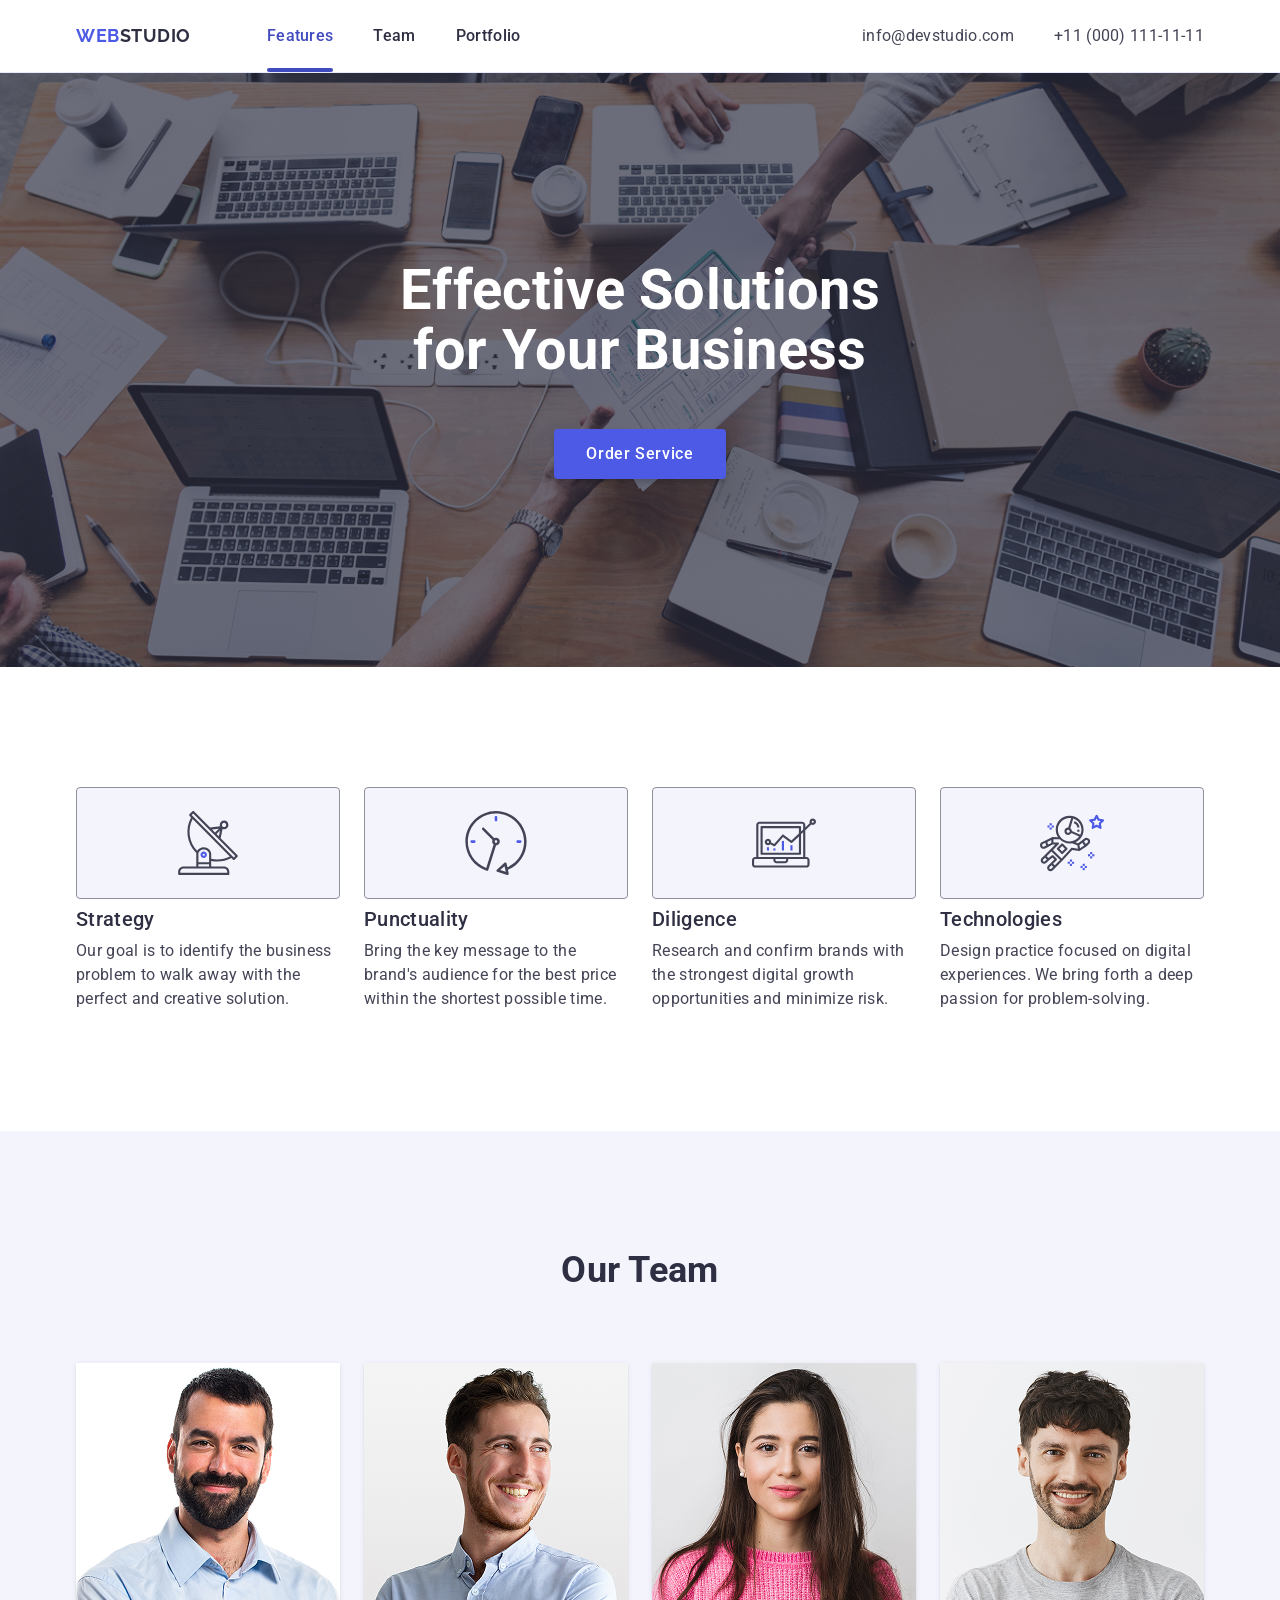
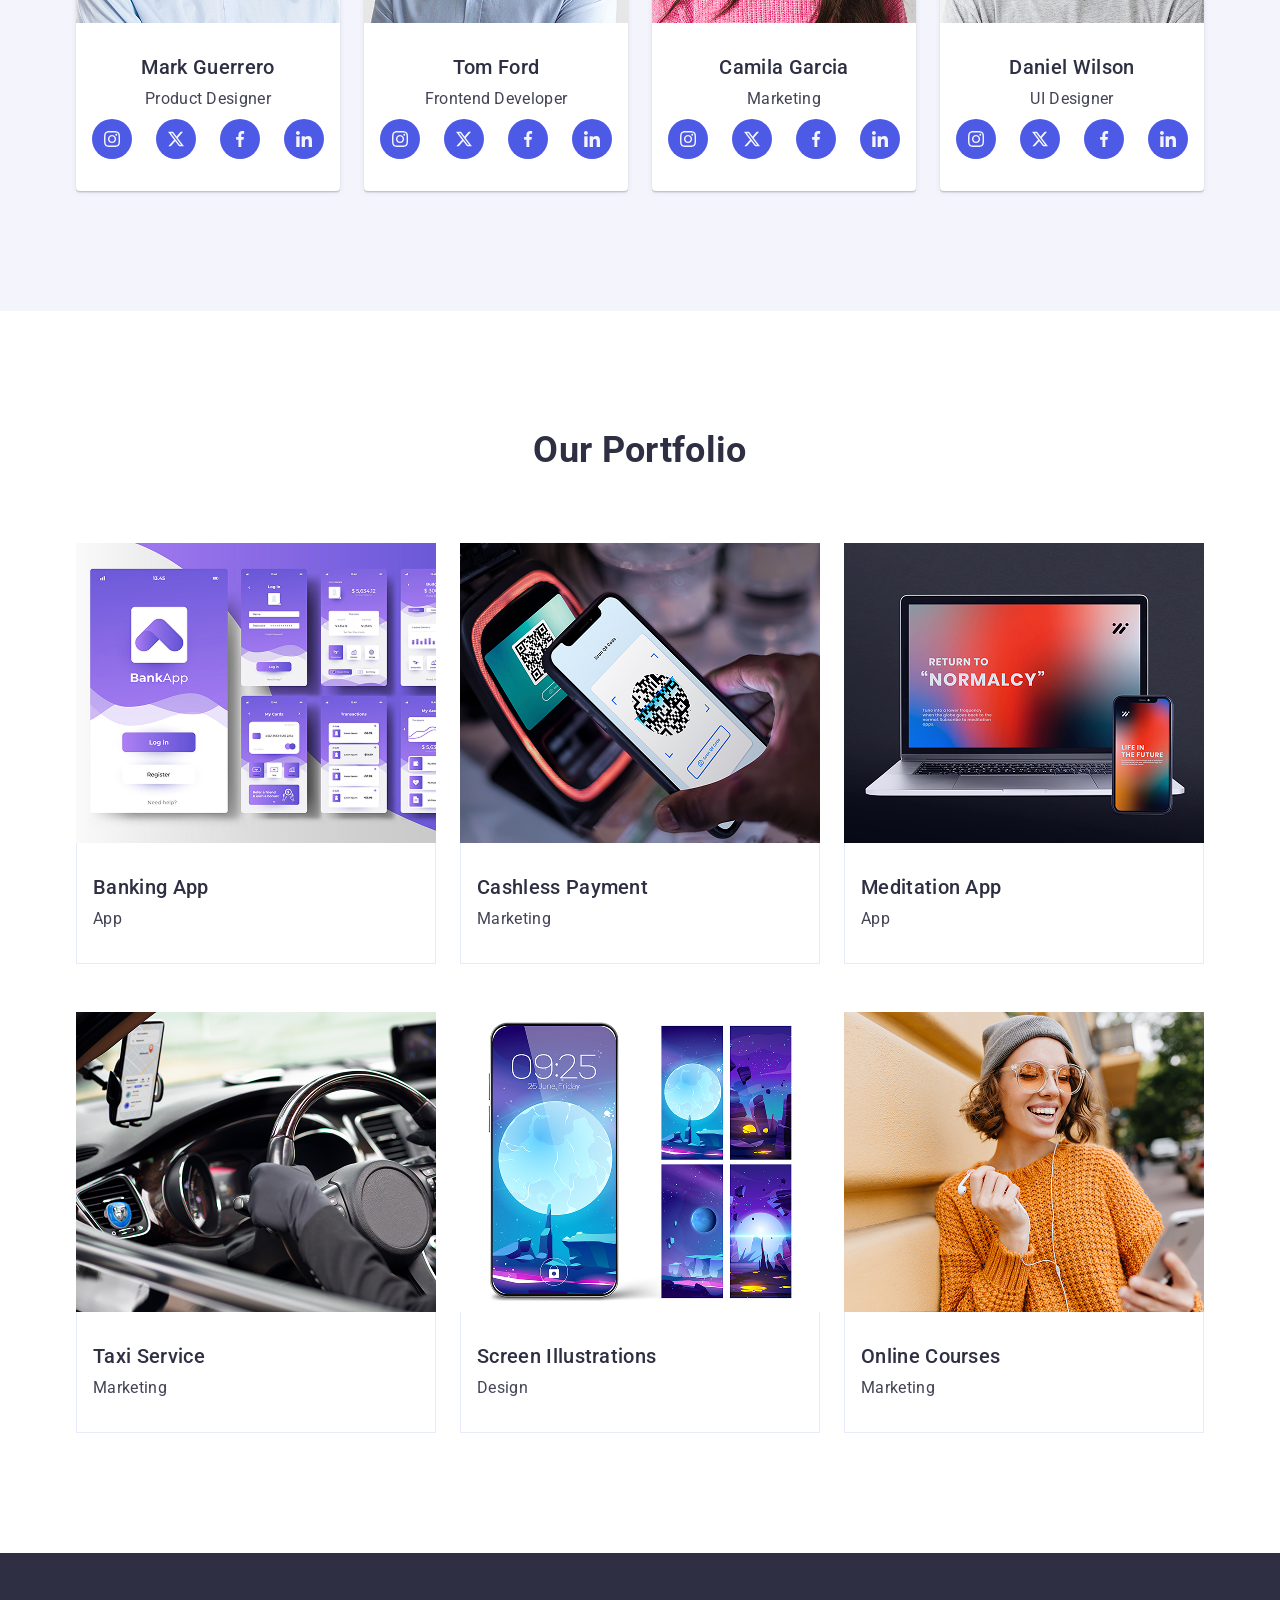
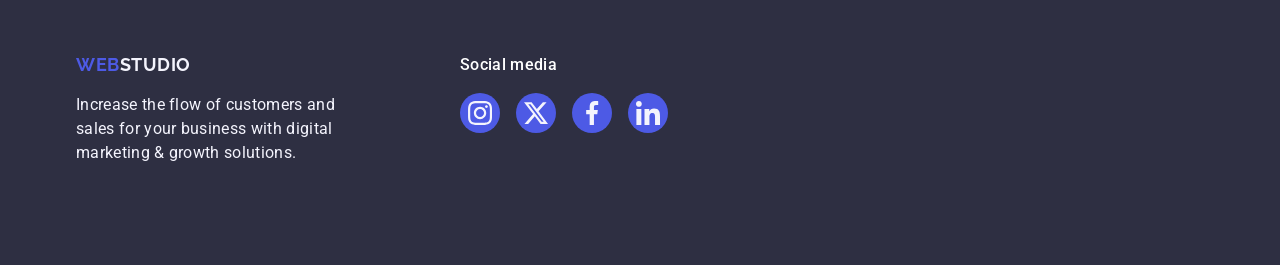
==== index.html @ 37ff4904 "Initial commit" ====
<!doctype html>
<html lang="en">
  <head>
    <meta charset="UTF-8" />
    <meta name="viewport" content="width=device-width, initial-scale=1.0" />
    <title>WebStudio</title>

    <link rel="preconnect" href="https://fonts.googleapis.com" />
    <link rel="preconnect" href="https://fonts.gstatic.com" crossorigin />
    <link
      href="https://fonts.googleapis.com/css2?family=Raleway:ital,wght@0,100..900;1,100..900&family=Roboto:ital,wdth,wght@0,75..100,100..900;1,75..100,100..900&display=swap"
      rel="stylesheet"
    />

    <link
      rel="stylesheet"
      href="https://cdnjs.cloudflare.com/ajax/libs/modern-normalize/3.0.1/modern-normalize.min.css"
      integrity="sha512-q6WgHqiHlKyOqslT/lgBgodhd03Wp4BEqKeW6nNtlOY4quzyG3VoQKFrieaCeSnuVseNKRGpGeDU3qPmabCANg=="
      crossorigin="anonymous"
      referrerpolicy="no-referrer"
    />

    <link rel="stylesheet" href="./css/main.css" />
  </head>
  <body>
    <header class="header" id="header">
      <div class="container">
        <a class="header-logo logo" href="./index.html"
          ><span class="accent-logo">Web</span>Studio</a
        >

        <nav class="menu">
          <ul class="menu-list">
            <li class="menu-item">
              <a class="menu-link current" href="#features">Features</a>
            </li>
            <li class="menu-item">
              <a class="menu-link" href="#team">Team</a>
            </li>
            <li class="menu-item">
              <a class="menu-link" href="#portfolio">Portfolio</a>
            </li>
          </ul>
        </nav>

        <address class="address">
          <ul class="address-list">
            <li class="address-item">
              <a class="address-link" href="mailto:info@devstudio.com"
                >info@devstudio.com</a
              >
            </li>
            <li class="address-item">
              <a class="address-link" href="tel:+110001111111"
                >+11 (000) 111-11-11</a
              >
            </li>
          </ul>
        </address>
      </div>
    </header>

    <main>
      <!-- Hero -->
      <section class="hero" id="hero">
        <div class="container">
          <h1 class="hero-title">Effective Solutions for Your Business</h1>
          <button class="hero-button" type="button">Order Service</button>
        </div>
      </section>

      <!-- Our features -->
      <section class="section features" id="features">
        <div class="container">
          <h2 class="section-title features-title sr-only">Our features</h2>
          <ul class="features-list">
            <li class="features-item">
              <div class="features-wrapper">
                <svg class="features-icon" width="64" height="64">
                  <use href="./images/icons.svg#antena"></use>
                </svg>
              </div>
              <h3 class="features-category">Strategy</h3>
              <p class="features-desc">
                Our goal is to identify the business problem to walk away with
                the perfect and creative solution.
              </p>
            </li>
            <li class="features-item">
              <div class="features-wrapper">
                <svg class="features-icon" width="64" height="64">
                  <use href="./images/icons.svg#clock"></use>
                </svg>
              </div>
              <h3 class="features-category">Punctuality</h3>
              <p class="features-desc">
                Bring the key message to the brand's audience for the best price
                within the shortest possible time.
              </p>
            </li>
            <li class="features-item">
              <div class="features-wrapper">
                <svg class="features-icon" width="64" height="64">
                  <use href="./images/icons.svg#diagram"></use>
                </svg>
              </div>
              <h3 class="features-category">Diligence</h3>
              <p class="features-desc">
                Research and confirm brands with the strongest digital growth
                opportunities and minimize risk.
              </p>
            </li>
            <li class="features-item">
              <div class="features-wrapper">
                <svg class="features-icon" width="64" height="64">
                  <use href="./images/icons.svg#astronaut"></use>
                </svg>
              </div>
              <h3 class="features-category">Technologies</h3>
              <p class="features-desc">
                Design practice focused on digital experiences. We bring forth a
                deep passion for problem-solving.
              </p>
            </li>
          </ul>
        </div>
      </section>

      <!-- Our Team -->
      <section class="section team" id="team">
        <div class="container">
          <h2 class="section-title team-title">Our Team</h2>
          <ul class="team-list">
            <li class="team-item">
              <img
                class="team-img"
                src="./images/team-1.jpg"
                alt="Mark Guerrero"
                width="264"
              />
              <div class="team-content">
                <h3 class="team-name">Mark Guerrero</h3>
                <p class="team-position">Product Designer</p>
                <ul class="social-icons team-social">
                  <li class="team-social-item">
                    <a class="social-link team-social-link" href="#">
                      <svg
                        class="social-icon team-social-icon"
                        width="16"
                        height="16"
                      >
                        <use href="./images/icons.svg#instagram"></use>
                      </svg>
                    </a>
                  </li>

                  <li class="team-social-item">
                    <a class="social-link team-social-link" href="#">
                      <svg
                        class="social-icon team-social-icon"
                        width="16"
                        height="16"
                      >
                        <use href="./images/icons.svg#twitter"></use>
                      </svg>
                    </a>
                  </li>

                  <li class="team-social-item">
                    <a class="social-link team-social-link" href="#">
                      <svg
                        class="social-icon team-social-icon"
                        width="16"
                        height="16"
                      >
                        <use href="./images/icons.svg#facebook"></use>
                      </svg>
                    </a>
                  </li>

                  <li class="team-social-item">
                    <a class="social-link team-social-link" href="#">
                      <svg
                        class="social-icon team-social-icon"
                        width="16"
                        height="16"
                      >
                        <use href="./images/icons.svg#linkedin"></use>
                      </svg>
                    </a>
                  </li>
                </ul>
              </div>
            </li>
            <li class="team-item">
              <img
                class="team-img"
                src="./images/team-2.jpg"
                alt="Tom Ford"
                width="264"
              />
              <div class="team-content">
                <h3 class="team-name">Tom Ford</h3>
                <p class="team-position">Frontend Developer</p>
                <ul class="social-icons team-social">
                  <li class="team-social-item">
                    <a class="social-link team-social-link" href="#">
                      <svg
                        class="social-icon team-social-icon"
                        width="16"
                        height="16"
                      >
                        <use href="./images/icons.svg#instagram"></use>
                      </svg>
                    </a>
                  </li>

                  <li class="team-social-item">
                    <a class="social-link team-social-link" href="#">
                      <svg
                        class="social-icon team-social-icon"
                        width="16"
                        height="16"
                      >
                        <use href="./images/icons.svg#twitter"></use>
                      </svg>
                    </a>
                  </li>

                  <li class="team-social-item">
                    <a class="social-link team-social-link" href="#">
                      <svg
                        class="social-icon team-social-icon"
                        width="16"
                        height="16"
                      >
                        <use href="./images/icons.svg#facebook"></use>
                      </svg>
                    </a>
                  </li>

                  <li class="team-social-item">
                    <a class="social-link team-social-link" href="#">
                      <svg
                        class="social-icon team-social-icon"
                        width="16"
                        height="16"
                      >
                        <use href="./images/icons.svg#linkedin"></use>
                      </svg>
                    </a>
                  </li>
                </ul>
              </div>
            </li>
            <li class="team-item">
              <img
                class="team-img"
                src="./images/team-3.jpg"
                alt="Camila Garcia"
                width="264"
              />
              <div class="team-content">
                <h3 class="team-name">Camila Garcia</h3>
                <p class="team-position">Marketing</p>
                <ul class="social-icons team-social">
                  <li class="team-social-item">
                    <a class="social-link team-social-link" href="#">
                      <svg
                        class="social-icon team-social-icon"
                        width="16"
                        height="16"
                      >
                        <use href="./images/icons.svg#instagram"></use>
                      </svg>
                    </a>
                  </li>

                  <li class="team-social-item">
                    <a class="social-link team-social-link" href="#">
                      <svg
                        class="social-icon team-social-icon"
                        width="16"
                        height="16"
                      >
                        <use href="./images/icons.svg#twitter"></use>
                      </svg>
                    </a>
                  </li>

                  <li class="team-social-item">
                    <a class="social-link team-social-link" href="#">
                      <svg
                        class="social-icon team-social-icon"
                        width="16"
                        height="16"
                      >
                        <use href="./images/icons.svg#facebook"></use>
                      </svg>
                    </a>
                  </li>

                  <li class="team-social-item">
                    <a class="social-link team-social-link" href="#">
                      <svg
                        class="social-icon team-social-icon"
                        width="16"
                        height="16"
                      >
                        <use href="./images/icons.svg#linkedin"></use>
                      </svg>
                    </a>
                  </li>
                </ul>
              </div>
            </li>
            <li class="team-item">
              <img
                class="team-img"
                src="./images/team-4.jpg"
                alt="Daniel Wilson"
                width="264"
              />
              <div class="team-content">
                <h3 class="team-name">Daniel Wilson</h3>
                <p class="team-position">UI Designer</p>
                <ul class="social-icons team-social">
                  <li class="team-social-item">
                    <a class="social-link team-social-link" href="#">
                      <svg
                        class="social-icon team-social-icon"
                        width="16"
                        height="16"
                      >
                        <use href="./images/icons.svg#instagram"></use>
                      </svg>
                    </a>
                  </li>

                  <li class="team-social-item">
                    <a class="social-link team-social-link" href="#">
                      <svg
                        class="social-icon team-social-icon"
                        width="16"
                        height="16"
                      >
                        <use href="./images/icons.svg#twitter"></use>
                      </svg>
                    </a>
                  </li>

                  <li class="team-social-item">
                    <a class="social-link team-social-link" href="#">
                      <svg
                        class="social-icon team-social-icon"
                        width="16"
                        height="16"
                      >
                        <use href="./images/icons.svg#facebook"></use>
                      </svg>
                    </a>
                  </li>

                  <li class="team-social-item">
                    <a class="social-link team-social-link" href="#">
                      <svg
                        class="social-icon team-social-icon"
                        width="16"
                        height="16"
                      >
                        <use href="./images/icons.svg#linkedin"></use>
                      </svg>
                    </a>
                  </li>
                </ul>
              </div>
            </li>
          </ul>
        </div>
      </section>

      <!-- Our Portfolio -->
      <section class="section portfolio" id="portfolio">
        <div class="container">
          <h2 class="section-title portfolio-title">Our Portfolio</h2>

          <ul class="portfolio-list">
            <li class="portfolio-item">
              <div class="portfolio-card">
                <div class="overlay">
                  <p class="overlay-text">
                    14 Stylish and User-Friendly App Design Concepts · Task
                    Manager App · Calorie Tracker App · Exotic Fruit Ecommerce
                    App · Cloud Storage App
                  </p>
                </div>
                <img
                  class="portfolio-img"
                  src="./images/portfolio-1.jpg"
                  alt="Design of banking applications"
                  width="360"
                  height="300"
                />
              </div>
              <div class="portfolio-content">
                <h3 class="portfolio-examples">Banking App</h3>
                <p class="portfolio-text">App</p>
              </div>
            </li>

            <li class="portfolio-item">
              <div class="portfolio-card">
                <div class="overlay">
                  <p class="overlay-text">
                    14 Stylish and User-Friendly App Design Concepts · Task
                    Manager App · Calorie Tracker App · Exotic Fruit Ecommerce
                    App · Cloud Storage App
                  </p>
                </div>
                <img
                  class="portfolio-img"
                  src="./images/portfolio-2.jpg"
                  alt="Scanning the QR-code from the terminal with your phone"
                  width="360"
                  height="300"
                />
              </div>
              <div class="portfolio-content">
                <h3 class="portfolio-examples">Cashless Payment</h3>
                <p class="portfolio-text">Marketing</p>
              </div>
            </li>

            <li class="portfolio-item">
              <div class="portfolio-card">
                <div class="overlay">
                  <p class="overlay-text">
                    14 Stylish and User-Friendly App Design Concepts · Task
                    Manager App · Calorie Tracker App · Exotic Fruit Ecommerce
                    App · Cloud Storage App
                  </p>
                </div>
                <img
                  class="portfolio-img"
                  src="./images/portfolio-3.jpg"
                  alt="The launch screen of the meditation app on a laptop and a smartphone"
                  width="360"
                  height="300"
                />
              </div>
              <div class="portfolio-content">
                <h3 class="portfolio-examples">Meditation App</h3>
                <p class="portfolio-text">App</p>
              </div>
            </li>

            <li class="portfolio-item">
              <div class="portfolio-card">
                <div class="overlay">
                  <p class="overlay-text">
                    14 Stylish and User-Friendly App Design Concepts · Task
                    Manager App · Calorie Tracker App · Exotic Fruit Ecommerce
                    App · Cloud Storage App
                  </p>
                </div>
                <img
                  class="portfolio-img"
                  src="./images/portfolio-4.jpg"
                  alt="a car interior with a taxi driver app enabled"
                  width="360"
                  height="300"
                />
              </div>
              <div class="portfolio-content">
                <h3 class="portfolio-examples">Taxi Service</h3>
                <p class="portfolio-text">Marketing</p>
              </div>
            </li>

            <li class="portfolio-item">
              <div class="portfolio-card">
                <div class="overlay">
                  <p class="overlay-text">
                    14 Stylish and User-Friendly App Design Concepts · Task
                    Manager App · Calorie Tracker App · Exotic Fruit Ecommerce
                    App · Cloud Storage App
                  </p>
                </div>
                <img
                  class="portfolio-img"
                  src="./images/portfolio-5.jpg"
                  alt="Illustrations of the application on a smartphone screen"
                  width="360"
                  height="300"
                />
              </div>
              <div class="portfolio-content">
                <h3 class="portfolio-examples">Screen Illustrations</h3>
                <p class="portfolio-text">Design</p>
              </div>
            </li>

            <li class="portfolio-item">
              <div class="portfolio-card">
                <div class="overlay">
                  <p class="overlay-text">
                    14 Stylish and User-Friendly App Design Concepts · Task
                    Manager App · Calorie Tracker App · Exotic Fruit Ecommerce
                    App · Cloud Storage App
                  </p>
                </div>
                <img
                  class="portfolio-img"
                  src="./images/portfolio-6.jpg"
                  alt="A girl with headphones and a smartphone listens to a lesson"
                  width="360"
                  height="300"
                />
              </div>
              <div class="portfolio-content">
                <h3 class="portfolio-examples">Online Courses</h3>
                <p class="portfolio-text">Marketing</p>
              </div>
            </li>
          </ul>
        </div>
      </section>
    </main>

    <footer class="footer" id="footer">
      <div class="container footer-container">
        <div class="container-logo">
          <a class="footer-logo logo" href="./index.html">
            <span class="accent-logo">Web</span>Studio
          </a>
          <p class="footer-desc">
            Increase the flow of customers and sales for your business with
            digital marketing & growth solutions.
          </p>
        </div>
        <div class="container-social">
          <p class="social-tittle">Social media</p>
          <ul class="social-icons footer-social">
            <li class="footer-social-item">
              <a class="social-link footer-social-link" href="#">
                <svg
                  class="social-icon footer-social-icon"
                  width="24"
                  height="24"
                >
                  <use href="./images/icons.svg#instagram"></use>
                </svg>
              </a>
            </li>

            <li class="footer-social-item">
              <a class="social-link footer-social-link" href="#">
                <svg
                  class="social-icon footer-social-icon"
                  width="24"
                  height="24"
                >
                  <use href="./images/icons.svg#twitter"></use>
                </svg>
              </a>
            </li>

            <li class="footer-social-item">
              <a class="social-link footer-social-link" href="#">
                <svg
                  class="social-icon footer-social-icon"
                  width="24"
                  height="24"
                >
                  <use href="./images/icons.svg#facebook"></use>
                </svg>
              </a>
            </li>

            <li class="footer-social-item">
              <a class="social-link footer-social-link" href="#">
                <svg
                  class="social-icon footer-social-icon"
                  width="24"
                  height="24"
                >
                  <use href="./images/icons.svg#linkedin"></use>
                </svg>
              </a>
            </li>
          </ul>
        </div>
      </div>
    </footer>
  </body>
</html>
---- css/main.css ----
@import url(./common.css);

@import url(./header.css);
@import url(./hero.css);
@import url(./features.css);
@import url(./team.css);
@import url(./portfolio.css);
@import url(./footer.css);
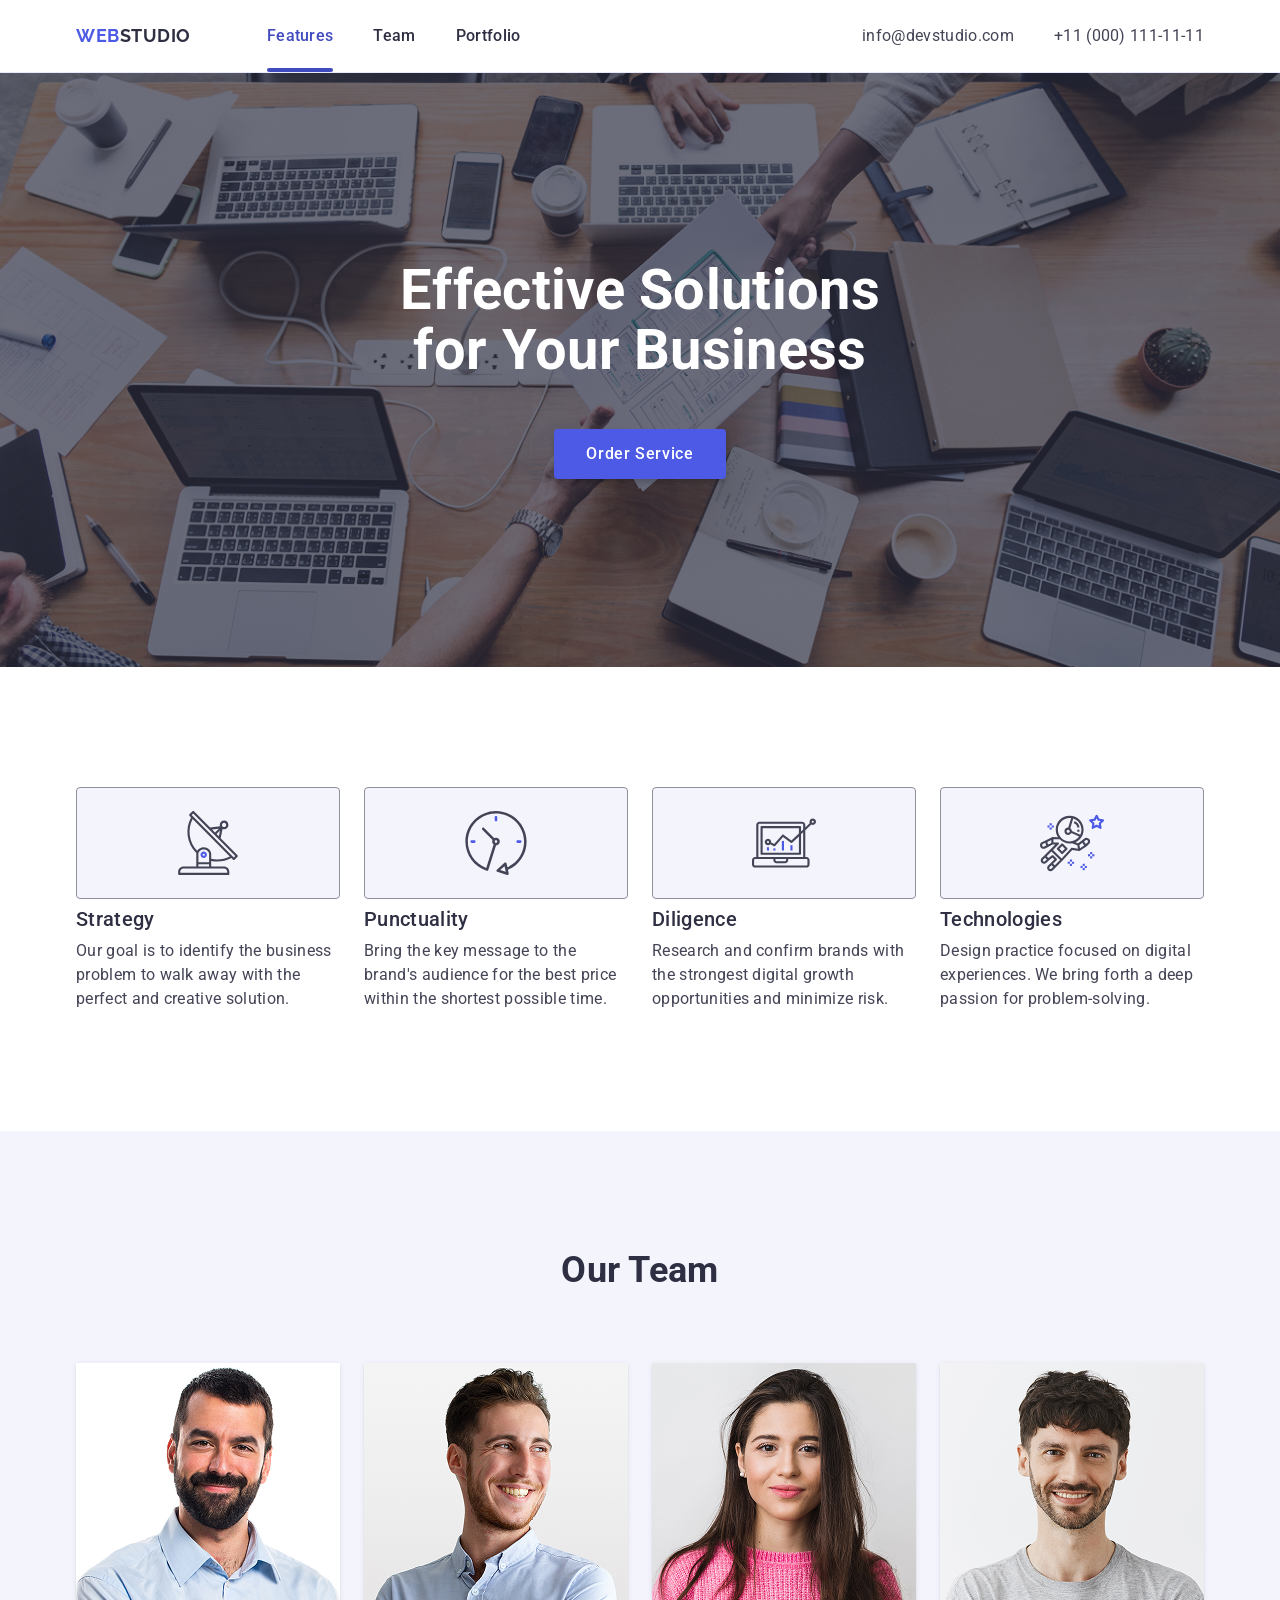
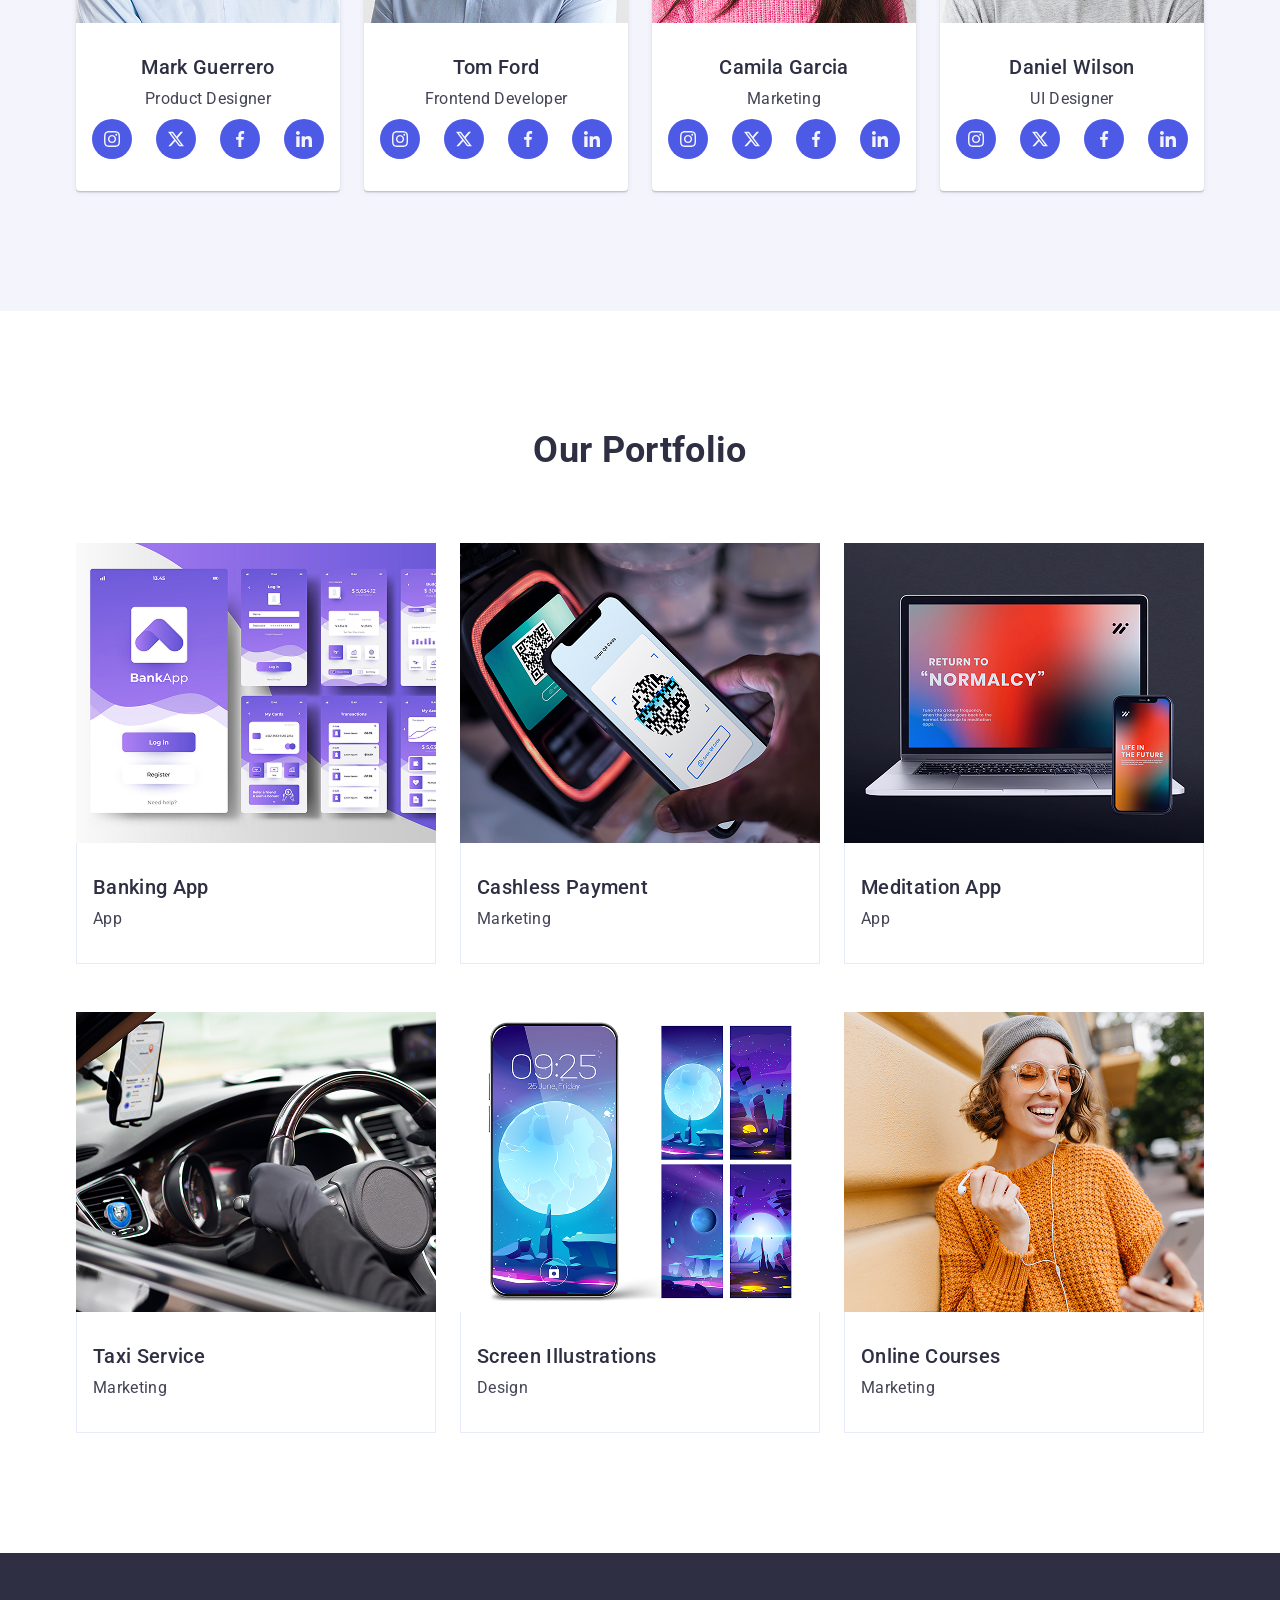
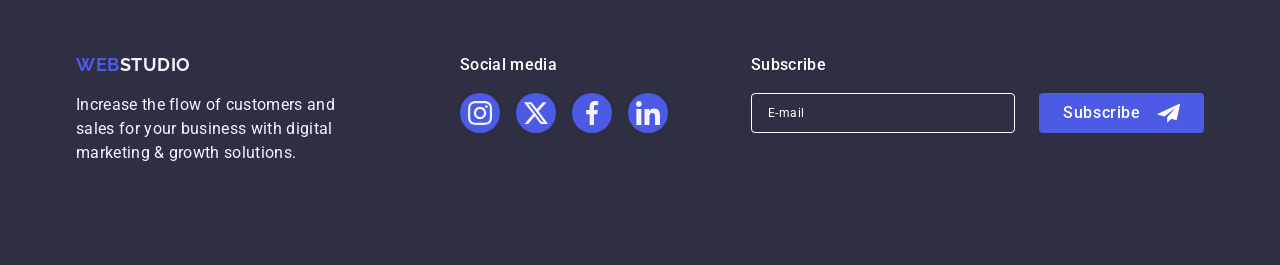
==== commit 745e6496: "Forms and a modal window have been created." ====
--- a/index.html
+++ b/index.html
@@ -65,7 +65,9 @@
       <section class="hero" id="hero">
         <div class="container">
           <h1 class="hero-title">Effective Solutions for Your Business</h1>
-          <button class="hero-button" type="button">Order Service</button>
+          <button class="global-button hero-button" type="button">
+            Order Service
+          </button>
         </div>
       </section>
 
@@ -538,6 +540,7 @@
             digital marketing & growth solutions.
           </p>
         </div>
+
         <div class="container-social">
           <p class="social-tittle">Social media</p>
           <ul class="social-icons footer-social">
@@ -590,7 +593,144 @@
             </li>
           </ul>
         </div>
+
+        <div class="container-form">
+          <p class="subscribe-tittle">Subscribe</p>
+          <form class="footer-form" name="subscription">
+            <input
+              class="footer-form-input"
+              type="email"
+              name="subscription"
+              placeholder="E-mail"
+            />
+            <button class="subscribe-button" type="submit">
+              Subscribe
+              <svg class="subscribe-icon-send" width="24" height="24">
+                <use href="./images/icons.svg#send"></use>
+              </svg>
+            </button>
+          </form>
+        </div>
       </div>
     </footer>
+
+    <!-- Modal window -->
+    <div class="backdrop" id="modal">
+      <div class="modal">
+        <button
+          class="modal-button-close"
+          type="button"
+          aria-label="close-modal-button"
+        >
+          <svg class="modal-icon-close" width="24" height="24">
+            <use href="./images/icons.svg#close"></use>
+          </svg>
+        </button>
+        <p class="modal-caption">
+          Leave your contacts and we will call you back
+        </p>
+
+        <form class="modal-form" name="review_form">
+          <div class="field">
+            <div class="text-field">
+              <div class="modal-form-field">
+                <label class="modal-form-label" for="user_name">Name</label>
+                <div class="modal-form-wrapper">
+                  <input
+                    class="modal-form-input"
+                    type="text"
+                    id="user_name"
+                    name="user_name"
+                    required
+                    minlength="2"
+                    pattern="^[a-zA-Z]+\s[a-zA-Z]+$"
+                    title="Ім'я повинно бути з двох слів"
+                  />
+                  <svg class="modal-form-icon" width="18" height="24">
+                    <use href="./images/icons.svg#person"></use>
+                  </svg>
+                </div>
+              </div>
+
+              <div class="modal-form-field">
+                <label class="modal-form-label" for="user_phone">Phone</label>
+                <div class="modal-form-wrapper">
+                  <input
+                    class="modal-form-input"
+                    type="tel"
+                    id="user_phone"
+                    name="user_phone"
+                    required
+                  />
+                  <svg class="modal-form-icon" width="18" height="24">
+                    <use href="./images/icons.svg#phone"></use>
+                  </svg>
+                </div>
+              </div>
+
+              <div class="modal-form-field">
+                <label class="modal-form-label" for="user_email">Email</label>
+                <div class="modal-form-wrapper">
+                  <input
+                    class="modal-form-input"
+                    type="email"
+                    id="user_email"
+                    name="user_email"
+                    required
+                  />
+                  <svg class="modal-form-icon" width="18" height="24">
+                    <use href="./images/icons.svg#email"></use>
+                  </svg>
+                </div>
+              </div>
+
+              <div class="modal-form-field">
+                <label class="modal-form-label" for="user_comment"
+                  >Comment</label
+                >
+                <textarea
+                  class="modal-form-comment"
+                  cols="4"
+                  id="user_comment"
+                  name="user_comment"
+                  placeholder="Enter text"
+                ></textarea>
+              </div>
+            </div>
+
+            <div class="modal-form-agreement">
+              <input
+                class="checkbox sr-only"
+                type="checkbox"
+                name="user_policy"
+                id="user_policy"
+                required
+              />
+              <label class="modal-form-policy" for="user_policy">
+                <span class="modal-form-checkbox">
+                  <svg class="modal-form-check-icon" width="14" height="14">
+                    <use href="./images/icons.svg#check"></use>
+                  </svg>
+                </span>
+                <span>
+                  I accept the terms and conditions of the
+                  <a
+                    class="modal-form-link-policy"
+                    href="#"
+                    target="_blank"
+                    rel="noopener noreferrer"
+                    >Privacy Policy
+                  </a>
+                </span>
+              </label>
+            </div>
+          </div>
+
+          <button class="global-button modal-send-button" type="submit">
+            Send
+          </button>
+        </form>
+      </div>
+    </div>
   </body>
 </html>
--- a/css/main.css
+++ b/css/main.css
@@ -6,3 +6,4 @@
 @import url(./team.css);
 @import url(./portfolio.css);
 @import url(./footer.css);
+@import url(./modal.css);
